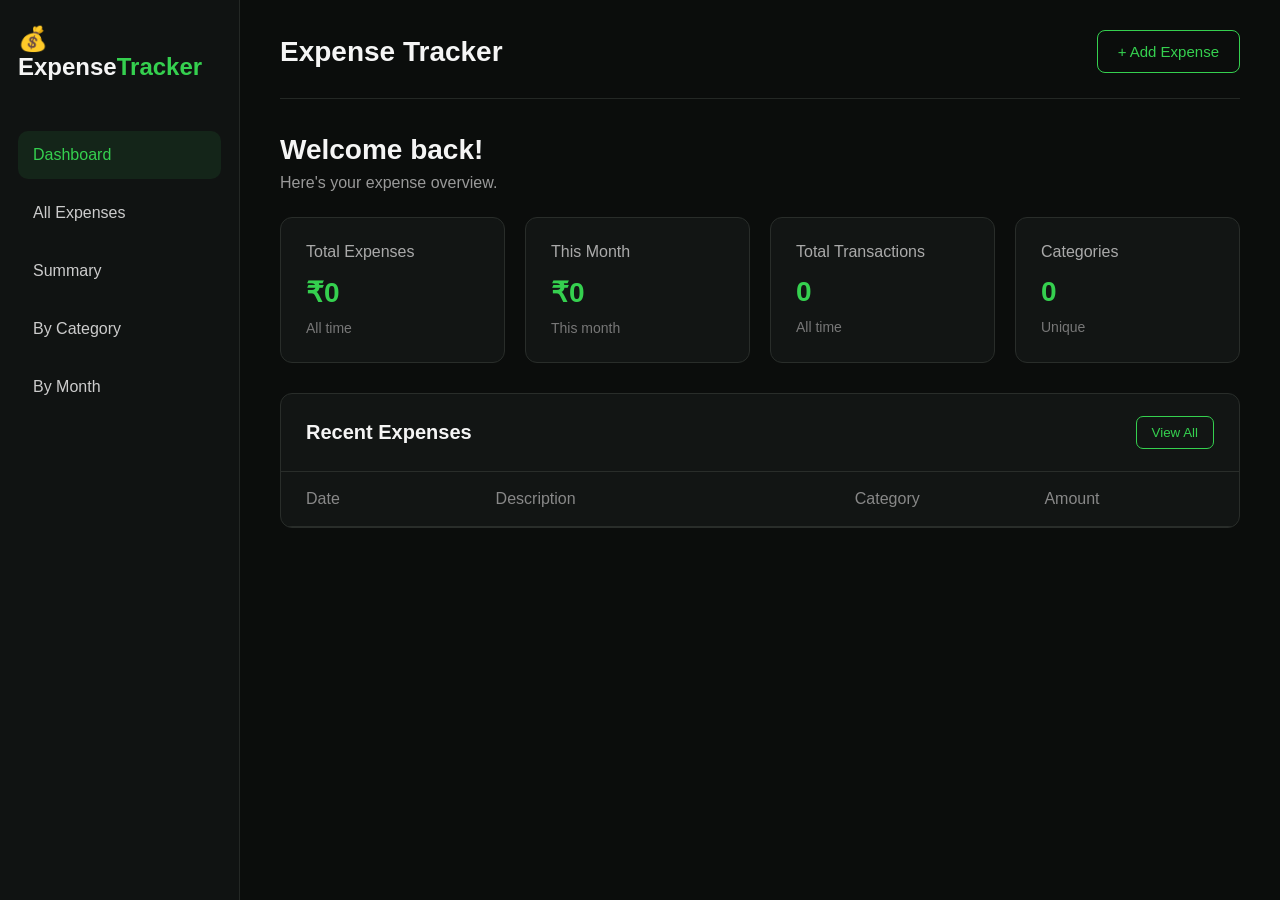
==== src/main/resources/static/index.html @ 094d2a87 "Intital Commit" ====
<!DOCTYPE html>
<html lang="en">

<head>
    <meta charset="UTF-8">
    <meta name="viewport" content="width=device-width, initial-scale=1.0">

    <title>ExpenseTracker</title>

    <link rel="stylesheet" href="style.css">
</head>

<body>

<div class="app">

    <!-- SIDEBAR -->

    <aside class="sidebar">

        <div class="logo">
            💰 Expense<span>Tracker</span>
        </div>

        <nav>

            <button class="nav-button active" onclick="showPage('dashboard')">
                Dashboard
            </button>

            <button class="nav-button" onclick="showPage('expenses')">
                All Expenses
            </button>

            <button class="nav-button" onclick="showPage('summary')">
                Summary
            </button>

            <button class="nav-button" onclick="showPage('category')">
                By Category
            </button>

            <button class="nav-button" onclick="showPage('month')">
                By Month
            </button>

        </nav>

    </aside>


    <!-- MAIN -->

    <main class="main-content">

        <!-- TOP BAR -->

        <header class="top-bar">

            <h1>Expense Tracker</h1>

            <button class="add-button" onclick="showAddExpense()">
                + Add Expense
            </button>

        </header>


        <!-- ================= DASHBOARD ================= -->

        <section id="dashboardPage" class="page">

            <section class="welcome">

                <h2>Welcome back!</h2>

                <p>
                    Here's your expense overview.
                </p>

            </section>


            <!-- SUMMARY CARDS -->

            <section class="summary-cards">

                <div class="card">

                    <p>Total Expenses</p>

                    <h2 id="totalExpenses">
                        ₹0
                    </h2>

                    <span>All time</span>

                </div>


                <div class="card">

                    <p>This Month</p>

                    <h2 id="monthlyExpenses">
                        ₹0
                    </h2>

                    <span id="currentMonth">
                        This month
                    </span>

                </div>


                <div class="card">

                    <p>Total Transactions</p>

                    <h2 id="transactionCount">
                        0
                    </h2>

                    <span>All time</span>

                </div>


                <div class="card">

                    <p>Categories</p>

                    <h2 id="categoryCount">
                        0
                    </h2>

                    <span>Unique</span>

                </div>

            </section>


            <!-- RECENT EXPENSES -->

            <section class="expenses-section">

                <div class="section-header">

                    <h2>
                        Recent Expenses
                    </h2>

                    <button class="view-button"
                            onclick="showPage('expenses')">

                        View All

                    </button>

                </div>


                <div class="expense-table">

                    <div class="table-header">

                        <span>Date</span>
                        <span>Description</span>
                        <span>Category</span>
                        <span>Amount</span>

                    </div>


                    <div id="recentExpenseList">

                    </div>

                </div>

            </section>

        </section>


        <!-- ================= ALL EXPENSES ================= -->

        <section id="expensesPage" class="page hidden">

            <div class="page-title">

                <h2>All Expenses</h2>

                <p>
                    Manage all your expenses.
                </p>

            </div>


            <section class="expenses-section">

                <div class="expense-table">

                    <div class="table-header">

                        <span>Date</span>
                        <span>Description</span>
                        <span>Category</span>
                        <span>Amount</span>

                    </div>


                    <div id="allExpenseList">

                    </div>

                </div>

            </section>

        </section>


        <!-- ================= SUMMARY ================= -->

        <section id="summaryPage" class="page hidden">

            <div class="page-title">

                <h2>Expense Summary</h2>

                <p>
                    A simple overview of your spending.
                </p>

            </div>


            <section class="summary-cards">

                <div class="card">

                    <p>Total Spent</p>

                    <h2 id="summaryTotal">
                        ₹0
                    </h2>

                </div>


                <div class="card">

                    <p>Transactions</p>

                    <h2 id="summaryTransactions">
                        0
                    </h2>

                </div>


                <div class="card">

                    <p>Average Expense</p>

                    <h2 id="averageExpense">
                        ₹0
                    </h2>

                </div>

            </section>

        </section>


        <!-- ================= CATEGORY ================= -->

        <section id="categoryPage" class="page hidden">

            <div class="page-title">

                <h2>By Category</h2>

                <p>
                    See how much you're spending in each category.
                </p>

            </div>


            <section id="categoryList"
                     class="category-list">

            </section>

        </section>


        <!-- ================= MONTH ================= -->

        <section id="monthPage" class="page hidden">

            <div class="page-title">

                <h2>By Month</h2>

                <p>
                    See your expenses grouped by month.
                </p>

            </div>


            <section id="monthList"
                     class="category-list">

            </section>

        </section>


        <!-- ================= ADD EXPENSE ================= -->

        <section id="addExpenseSection"
                 class="add-expense-section">

            <h2>Add Expense</h2>


            <div class="form">

                <input
                    type="date"
                    id="date"
                >


                <input
                    type="text"
                    id="description"
                    placeholder="Description"
                >


                <input
                    type="number"
                    id="amount"
                    placeholder="Amount"
                >


                <input
                    type="text"
                    id="category"
                    placeholder="Category"
                >


                <button onclick="addExpense()">
                    Add Expense
                </button>

            </div>

        </section>

    </main>

</div>


<script src="script.js"></script>

</body>

</html>
---- src/main/resources/static/style.css ----
* {
    box-sizing: border-box;
    margin: 0;
    padding: 0;
}

body {
    font-family: Arial, sans-serif;
    background: #0b0d0c;
    color: #f5f5f5;
}

.app {
    display: flex;
    min-height: 100vh;
}

/* Sidebar */

.sidebar {
    width: 240px;
    background: #101312;
    border-right: 1px solid #242825;
    padding: 25px 18px;
}

.logo {
    font-size: 24px;
    font-weight: bold;
    margin-bottom: 50px;
}

.logo span:last-child {
    color: #35d04f;
}

nav {
    display: flex;
    flex-direction: column;
    gap: 10px;
}

.nav-button {
    background: transparent;
    border: none;
    color: #cccccc;
    padding: 15px;
    text-align: left;
    font-size: 16px;
    border-radius: 10px;
    cursor: pointer;
}

.nav-button:hover,
.nav-button.active {
    background: #142519;
    color: #35d04f;
}

/* Main Content */

.main-content {
    flex: 1;
    padding: 30px 40px;
}

/* Top Bar */

.top-bar {
    display: flex;
    justify-content: space-between;
    align-items: center;
    border-bottom: 1px solid #242825;
    padding-bottom: 25px;
}

.top-bar h1 {
    font-size: 28px;
}

.add-button {
    background: transparent;
    border: 1px solid #35d04f;
    color: #35d04f;
    padding: 12px 20px;
    border-radius: 8px;
    font-size: 15px;
    cursor: pointer;
}

.add-button:hover {
    background: #35d04f;
    color: #071008;
}

/* Welcome */

.welcome {
    margin: 35px 0 25px;
}

.welcome h2 {
    font-size: 28px;
    margin-bottom: 8px;
}

.welcome p {
    color: #999999;
}

/* Summary Cards */

.summary-cards {
    display: grid;
    grid-template-columns: repeat(4, 1fr);
    gap: 20px;
    margin-bottom: 30px;
}

.card {
    background: #121514;
    border: 1px solid #292d2a;
    border-radius: 12px;
    padding: 25px;
}

.card p {
    color: #aaaaaa;
    margin-bottom: 15px;
}

.card h2 {
    color: #35d04f;
    font-size: 28px;
    margin-bottom: 10px;
}

.card span {
    color: #777777;
    font-size: 14px;
}

/* Expenses */

.expenses-section {
    background: #121514;
    border: 1px solid #292d2a;
    border-radius: 12px;
    overflow: hidden;
}

.section-header {
    display: flex;
    justify-content: space-between;
    align-items: center;
    padding: 22px 25px;
    border-bottom: 1px solid #292d2a;
}

.section-header h2 {
    font-size: 20px;
}

.view-button {
    background: transparent;
    border: 1px solid #35d04f;
    color: #35d04f;
    padding: 8px 15px;
    border-radius: 7px;
    cursor: pointer;
}

/* Table */

.table-header,
.expense-row {
    display: grid;
    grid-template-columns: 1fr 2fr 1fr 1fr;
    gap: 20px;
    padding: 18px 25px;
    align-items: center;
}

.table-header {
    color: #888888;
    border-bottom: 1px solid #292d2a;
}

.expense-row {
    border-bottom: 1px solid #242825;
}

.expense-row:last-child {
    border-bottom: none;
}

.expense-date {
    color: #35d04f;
}

.expense-category {
    color: #35d04f;
    background: #142519;
    padding: 6px 10px;
    border-radius: 6px;
    width: fit-content;
}

.expense-amount {
    color: #35d04f;
    text-align: right;
}

/* Add Expense */

.add-expense-section {
    background: #121514;
    border: 1px solid #292d2a;
    border-radius: 12px;
    margin-top: 30px;
    padding: 25px;
    display: none;
}

.add-expense-section h2 {
    margin-bottom: 20px;
}

.form {
    display: grid;
    grid-template-columns: repeat(4, 1fr);
    gap: 15px;
}

.form input {
    background: #0b0d0c;
    border: 1px solid #333833;
    color: white;
    padding: 12px;
    border-radius: 7px;
    font-size: 15px;
}

.form button {
    background: #35d04f;
    border: none;
    color: #071008;
    padding: 12px;
    border-radius: 7px;
    font-weight: bold;
    cursor: pointer;
}

/* Mobile */

@media (max-width: 900px) {
    .sidebar {
        width: 180px;
    }

    .summary-cards {
        grid-template-columns: repeat(2, 1fr);
    }

    .form {
        grid-template-columns: repeat(2, 1fr);
    }
}

@media (max-width: 600px) {
    .sidebar {
        display: none;
    }

    .main-content {
        padding: 20px;
    }

    .summary-cards {
        grid-template-columns: 1fr;
    }

    .table-header {
        display: none;
    }

    .expense-row {
        grid-template-columns: 1fr;
        gap: 8px;
    }

    .expense-amount {
        text-align: left;
    }

    .form {
        grid-template-columns: 1fr;
    }
}
/* Page Navigation */

.hidden {
    display: none;
}

.page-title {
    margin: 35px 0 25px;
}

.page-title h2 {
    font-size: 28px;
    margin-bottom: 8px;
}

.page-title p {
    color: #999999;
}


/* Delete Button */

.delete-button {
    background: transparent;
    border: 1px solid #555555;
    color: #aaaaaa;
    padding: 5px 9px;
    border-radius: 5px;
    margin-left: 12px;
    cursor: pointer;
    font-size: 12px;
}

.delete-button:hover {
    border-color: #35d04f;
    color: #35d04f;
}


/* Category / Month Cards */

.category-list {
    display: flex;
    flex-direction: column;
    gap: 15px;
}

.category-card {
    display: flex;
    justify-content: space-between;
    align-items: center;

    background: #121514;

    border: 1px solid #292d2a;

    border-radius: 12px;

    padding: 22px 25px;
}

.category-card h3 {
    margin-bottom: 6px;
}

.category-card span {
    color: #777777;
}

.category-card strong {
    color: #35d04f;
    font-size: 22px;
}
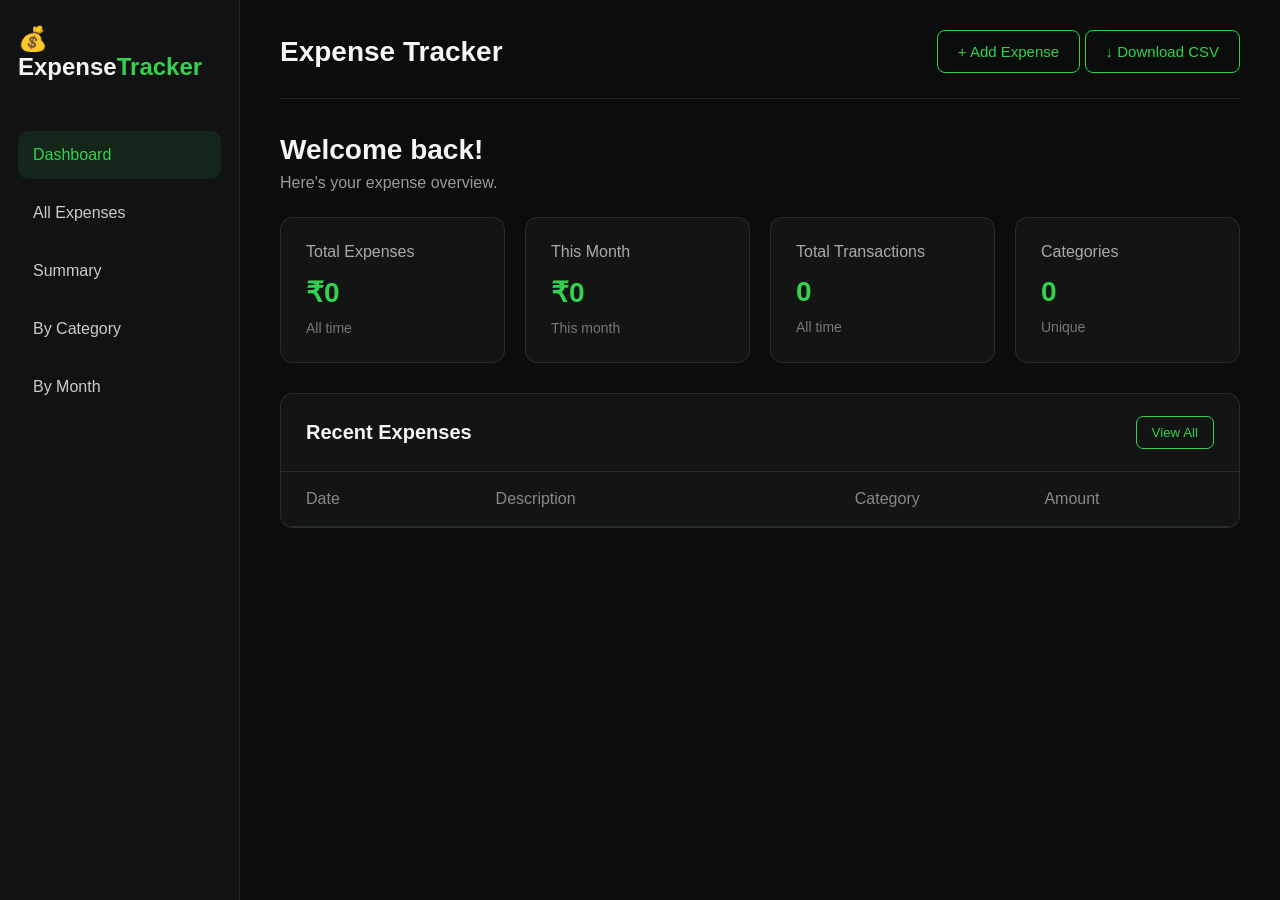
==== commit d9cad754: "Add CSV export" ====
--- a/src/main/resources/static/index.html
+++ b/src/main/resources/static/index.html
@@ -57,13 +57,19 @@
 
         <header class="top-bar">
 
-            <h1>Expense Tracker</h1>
-
-            <button class="add-button" onclick="showAddExpense()">
-                + Add Expense
-            </button>
-
-        </header>
+    <h1>Expense Tracker</h1>
+
+    <div>
+        <button class="add-button" onclick="showAddExpense()">
+            + Add Expense
+        </button>
+
+        <button class="add-button" onclick="exportExpenses()">
+            ↓ Download CSV
+        </button>
+    </div>
+
+</header>
 
 
         <!-- ================= DASHBOARD ================= -->
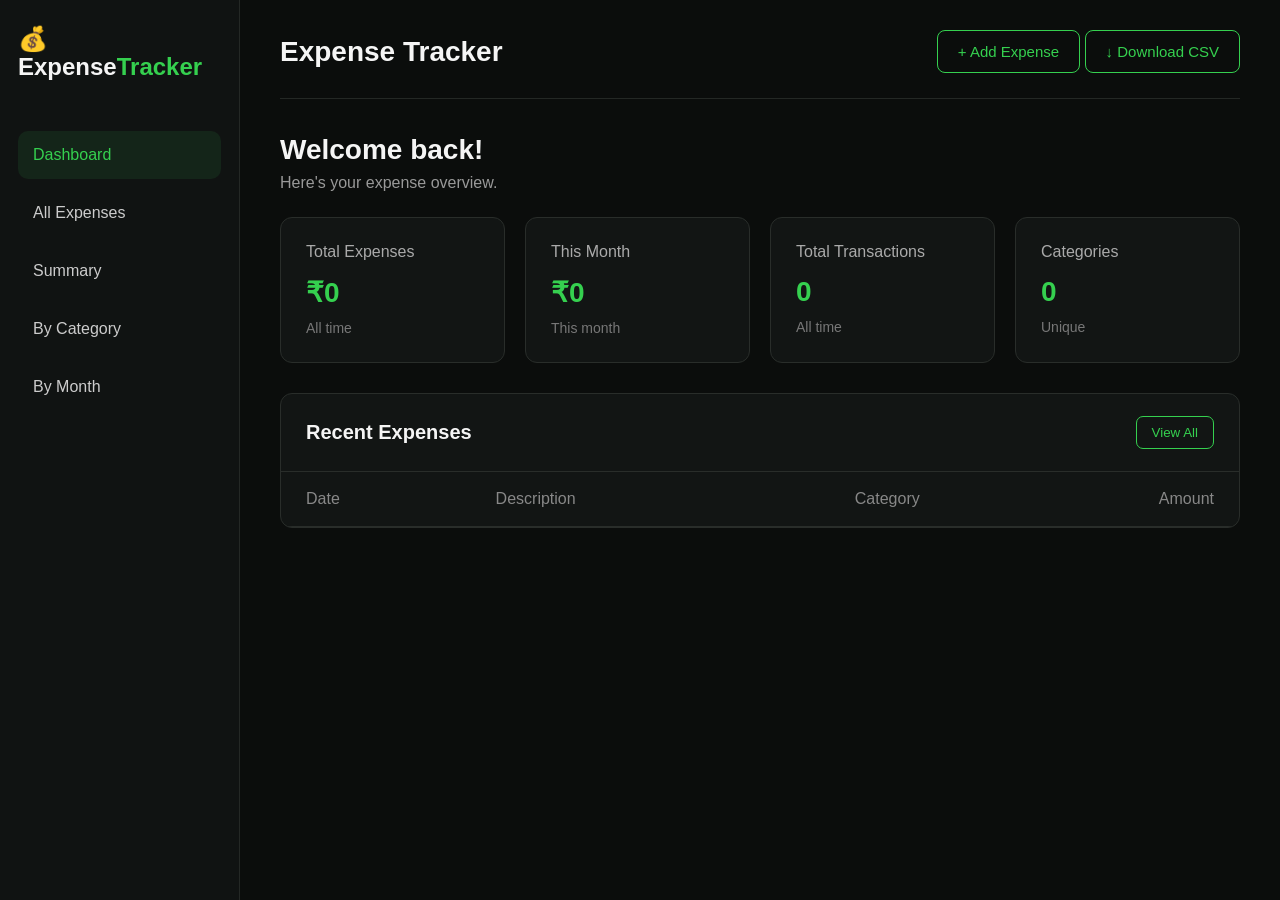
==== commit daf7a766: "Front-end changes" ====
--- a/src/main/resources/static/index.html
+++ b/src/main/resources/static/index.html
@@ -174,7 +174,7 @@
                         <span>Date</span>
                         <span>Description</span>
                         <span>Category</span>
-                        <span>Amount</span>
+                        <span class="amount-header">Amount</span>
 
                     </div>
 
@@ -214,7 +214,7 @@
                         <span>Date</span>
                         <span>Description</span>
                         <span>Category</span>
-                        <span>Amount</span>
+                        <span class="amount-header">Amount</span>
 
                     </div>
 
--- a/src/main/resources/static/style.css
+++ b/src/main/resources/static/style.css
@@ -186,6 +186,11 @@
     border-bottom: 1px solid #292d2a;
 }
 
+.table-header > :last-child {
+    width: 100%;
+    text-align: right !important;
+}
+
 .expense-row {
     border-bottom: 1px solid #242825;
 }
@@ -297,6 +302,7 @@
         grid-template-columns: 1fr;
     }
 }
+
 /* Page Navigation */
 
 .hidden {
@@ -315,7 +321,6 @@
 .page-title p {
     color: #999999;
 }
-
 
 /* Delete Button */
 
@@ -335,7 +340,6 @@
     color: #35d04f;
 }
 
-
 /* Category / Month Cards */
 
 .category-list {
